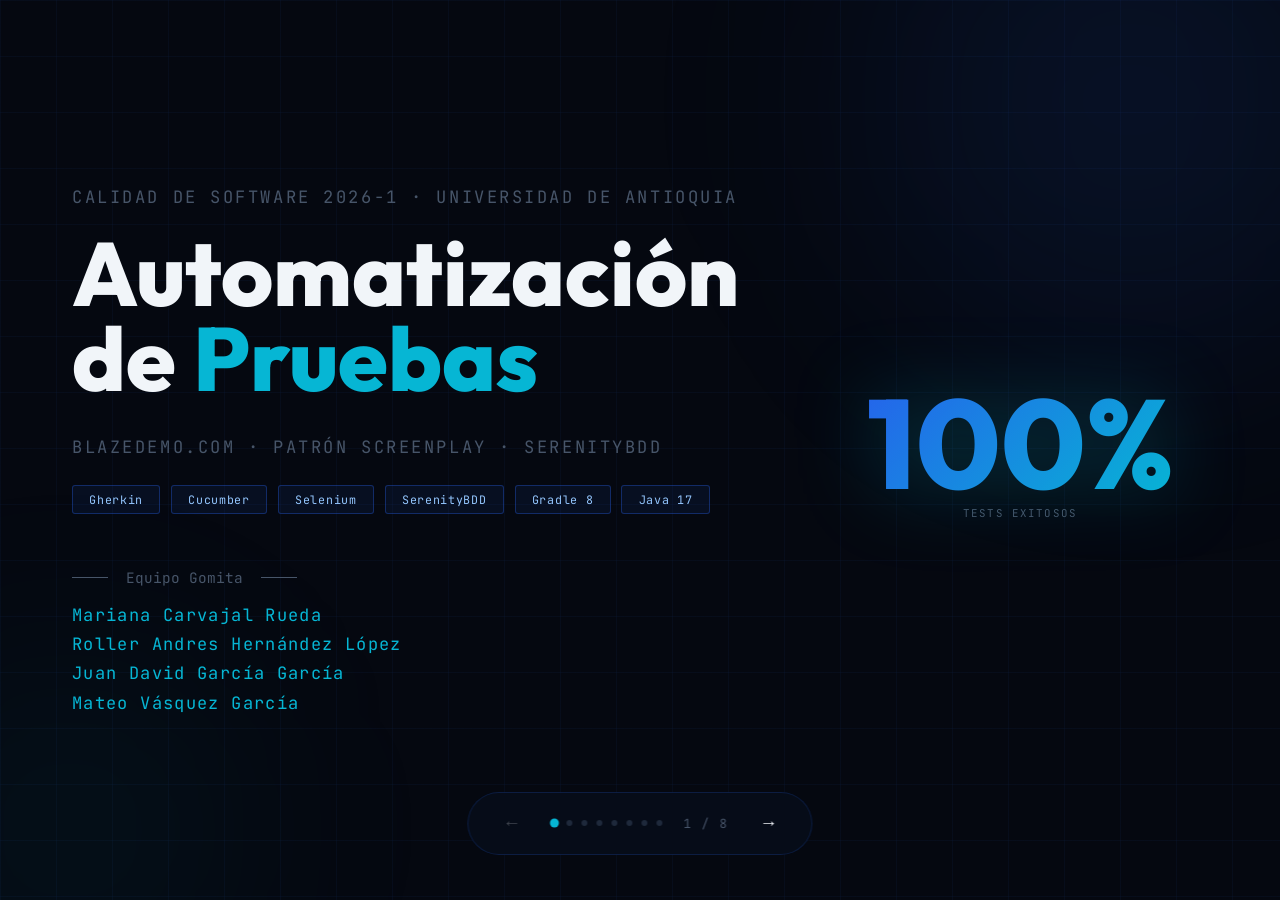
==== index.html @ 6ca1b80b "Presentación Automatización" ====
<!DOCTYPE html>
<html lang="es">
<head>
<meta charset="UTF-8">
<meta name="viewport" content="width=device-width, initial-scale=1.0">
<title>Automatización de Pruebas · Equipo Gomita</title>
<link href="https://fonts.googleapis.com/css2?family=JetBrains+Mono:wght@400;700&family=Outfit:wght@300;400;600;700;800&display=swap" rel="stylesheet">
<link rel="stylesheet" href="styles.css">
</head>
<body>

<div class="deck" id="deck">
  <!-- Los slides se cargan aquí dinámicamente -->
</div>

<!-- NAVIGATION -->
<nav class="nav">
  <button class="nav-btn" id="btnPrev" disabled title="Anterior (←)">&#8592;</button>
  <div class="nav-dots-row" id="navDots"></div>
  <span class="nav-counter" id="counter">1 / 8</span>
  <button class="nav-btn" id="btnNext" title="Siguiente (→)">&#8594;</button>
</nav>

<script>
  const SLIDES = [
    'slide1.html',
    'slide2.html',
    'slide3.html',
    'slide4.html',
    'slide5.html',
    'slide6.html',
    'slide7.html',
    'slide8.html',
  ];

  const deck     = document.getElementById('deck');
  const btnPrev  = document.getElementById('btnPrev');
  const btnNext  = document.getElementById('btnNext');
  const counter  = document.getElementById('counter');
  const dotsRow  = document.getElementById('navDots');
  const total    = SLIDES.length;
  let current    = 0;

  // Load all slides into the deck
  async function loadSlides() {
    for (const file of SLIDES) {
      const res  = await fetch(file);
      const html = await res.text();
      const tmp  = document.createElement('div');
      tmp.innerHTML = html.trim();
      deck.appendChild(tmp.firstElementChild);
    }
    init();
  }

  function init() {
    const slides = deck.querySelectorAll('.slide');

    // Build nav dots
    slides.forEach((_, i) => {
      const d = document.createElement('button');
      d.className = 'ndot' + (i === 0 ? ' active' : '');
      d.title = `Slide ${i + 1}`;
      d.addEventListener('click', () => goTo(i));
      dotsRow.appendChild(d);
    });

    function goTo(n) {
      if (n < 0 || n >= total) return;
      const all = deck.querySelectorAll('.slide');
      all[current].classList.remove('active');
      all[current].classList.add('out-left');
      setTimeout(() => all[current].classList.remove('out-left'), 500);

      current = n;
      all[current].classList.add('active');

      dotsRow.querySelectorAll('.ndot').forEach((d, i) => d.classList.toggle('active', i === current));
      counter.textContent = `${current + 1} / ${total}`;
      btnPrev.disabled = current === 0;
      btnNext.disabled = current === total - 1;
    }

    btnPrev.addEventListener('click', () => goTo(current - 1));
    btnNext.addEventListener('click', () => goTo(current + 1));

    document.addEventListener('keydown', e => {
      if (e.key === 'ArrowRight' || e.key === 'ArrowDown') goTo(current + 1);
      if (e.key === 'ArrowLeft'  || e.key === 'ArrowUp')   goTo(current - 1);
    });
  }

  loadSlides();
</script>

</body>
</html>
---- styles.css ----
:root {
  --bg:     #050810;
  --bg2:    #080d1a;
  --blue:   #2563eb;
  --cyan:   #06b6d4;
  --green:  #10b981;
  --amber:  #f59e0b;
  --purple: #8b5cf6;
  --white:  #f1f5f9;
  --muted:  #475569;
  --dim:    #1e293b;
  --mono:   'JetBrains Mono', monospace;
  --sans:   'Outfit', sans-serif;
}

*, *::before, *::after { box-sizing: border-box; margin: 0; padding: 0; }

html, body {
  width: 100%; height: 100%;
  background: var(--bg);
  font-family: var(--sans);
  color: var(--white);
  overflow: hidden;
}

html { font-size: 18px; }

/* ══ DECK ══ */
.deck { position: relative; width: 100vw; height: 100vh; }

/* ══ SLIDES ══ */
.slide {
  position: absolute; inset: 0;
  width: 100%; height: 100%;
  display: flex; flex-direction: column;
  padding: 2rem 4rem;
  opacity: 0; pointer-events: none;
  transition: opacity .5s ease, transform .5s ease;
  transform: translateX(60px);
  overflow: hidden;
}
.slide.active  { opacity: 1; pointer-events: all; transform: translateX(0); }
.slide.out-left { opacity: 0; transform: translateX(-60px); }

/* Grid bg */
.slide::before {
  content: ''; position: absolute; inset: 0; z-index: 0;
  background-image:
    linear-gradient(rgba(37,99,235,.05) 1px, transparent 1px),
    linear-gradient(90deg, rgba(37,99,235,.05) 1px, transparent 1px);
  background-size: 56px 56px;
  pointer-events: none;
}

/* Glow orbs */
.orb {
  position: absolute; border-radius: 50%;
  filter: blur(120px); pointer-events: none; z-index: 0;
  animation: drift 8s ease-in-out infinite alternate;
}
@keyframes drift {
  from { transform: translate(0,0); }
  to   { transform: translate(20px,-20px); }
}

/* Content wrapper */
.content { position: relative; z-index: 1; flex: 1; display: flex; flex-direction: column; }

/* Section label */
.label {
  font-family: var(--mono); font-size: .65rem; letter-spacing: .2em;
  text-transform: uppercase; color: var(--cyan);
  display: flex; align-items: center; gap: .6rem;
  margin-bottom: 1.2rem;
}
.label::before { content: ''; width: 28px; height: 1px; background: var(--cyan); }

/* Slide title */
.slide-title {
  font-size: clamp(2rem, 3.5vw, 3rem);
  font-weight: 700; line-height: 1.1; margin-bottom: 2rem;
}

/* Chips */
.chips { display: flex; flex-wrap: wrap; gap: .6rem; margin-bottom: 3rem; }
.chip {
  padding: .3rem .9rem;
  border: 1px solid rgba(37,99,235,.35); border-radius: 3px;
  font-family: var(--mono); font-size: .65rem;
  color: #93c5fd; letter-spacing: .06em;
  background: rgba(37,99,235,.08);
}

/* ══ NAVIGATION ══ */
.nav {
  position: fixed; bottom: 2.5rem; left: 50%; transform: translateX(-50%);
  display: flex; align-items: center; gap: 1.2rem; z-index: 1000;
  background: rgba(8,13,26,.85); backdrop-filter: blur(12px);
  border: 1px solid rgba(37,99,235,.2); padding: .7rem 1.4rem; border-radius: 100px;
}
.nav-btn {
  background: none; border: none; cursor: pointer;
  width: 36px; height: 36px; border-radius: 50%;
  display: flex; align-items: center; justify-content: center;
  color: var(--white); transition: background .2s, color .2s; font-size: 1rem;
}
.nav-btn:hover  { background: rgba(37,99,235,.3); color: var(--cyan); }
.nav-btn:disabled { opacity: .25; cursor: not-allowed; }
.nav-counter { font-family: var(--mono); font-size: .7rem; color: var(--muted); min-width: 40px; text-align: center; letter-spacing: .08em; }
.nav-dots-row { display: flex; gap: .5rem; align-items: center; }
.ndot { width: 6px; height: 6px; border-radius: 50%; background: var(--dim); border: none; cursor: pointer; transition: background .3s, transform .3s; }
.ndot.active { background: var(--cyan); transform: scale(1.5); }

/* ══ INFO CARDS (slide 2) ══ */
.two-col { display: grid; grid-template-columns: 1fr 1fr; gap: 1.5rem; flex: 1; }
.info-card {
  border: 1px solid rgba(37,99,235,.18); background: rgba(8,13,26,.9);
  padding: 1.8rem 2rem; position: relative; overflow: hidden;
}
.info-card::after {
  content: ''; position: absolute; top: 0; left: 0; right: 0; height: 2px;
  background: linear-gradient(90deg, var(--blue), var(--cyan));
}
.card-eyebrow { font-family: var(--mono); font-size: .6rem; color: var(--cyan); letter-spacing: .18em; text-transform: uppercase; margin-bottom: .8rem; }
.card-h { font-size: 1.6rem; font-weight: 700; margin-bottom: .3rem; }
.card-sub { font-size: .95rem; color: var(--muted); font-family: var(--mono); margin-bottom: 1.4rem; }
.item-list { list-style: none; display: flex; flex-direction: column; gap: .65rem; }
.item-list li { display: flex; gap: .7rem; align-items: flex-start; font-size: .88rem; color: rgba(241,245,249,.7); line-height: 1.4; }
.item-list li::before { content: '→'; color: var(--blue); font-family: var(--mono); font-size: .75rem; flex-shrink: 0; margin-top: .15rem; }

/* ══ LAYERS (slide 3) ══ */
.layers { display: grid; grid-template-columns: repeat(5,1fr); gap: 1rem; flex: 1; align-items: stretch; }
.layer {
  border: 1px solid rgba(255,255,255,.06); background: rgba(8,13,26,.9);
  padding: 1.5rem 1.2rem; display: flex; flex-direction: column;
  position: relative; overflow: hidden; transition: border-color .3s, transform .3s;
}
.layer:hover { transform: translateY(-4px); }
.layer-n { font-family: var(--mono); font-size: 2.8rem; font-weight: 700; opacity: .12; line-height: 1; margin-bottom: .8rem; }
.layer-name { font-size: .8rem; font-weight: 700; text-transform: uppercase; letter-spacing: .06em; margin-bottom: .6rem; }
.layer-desc { font-size: .75rem; color: var(--muted); line-height: 1.55; flex: 1; }
.layer-bar { position: absolute; bottom: 0; left: 0; right: 0; height: 3px; }
.lA .layer-n, .lA .layer-name { color: var(--purple); } .lA .layer-bar { background: var(--purple); }
.lB .layer-n, .lB .layer-name { color: #60a5fa; }      .lB .layer-bar { background: #60a5fa; }
.lC .layer-n, .lC .layer-name { color: var(--cyan); }  .lC .layer-bar { background: var(--cyan); }
.lD .layer-n, .lD .layer-name { color: var(--green); } .lD .layer-bar { background: var(--green); }
.lE .layer-n, .lE .layer-name { color: var(--amber); } .lE .layer-bar { background: var(--amber); }
.flow-note { font-family: var(--mono); font-size: .62rem; color: var(--muted); letter-spacing: .12em; margin-top: 1rem; text-align: center; }

/* ══ TABLE (slide 4) ══ */
.stable { width: 100%; border-collapse: collapse; margin-bottom: 1.5rem; }
.stable th { font-family: var(--mono); font-size: .6rem; letter-spacing: .15em; text-transform: uppercase; color: var(--muted); padding: .7rem 1rem; border-bottom: 1px solid rgba(37,99,235,.2); text-align: left; }
.stable td { padding: .95rem 1rem; border-bottom: 1px solid rgba(255,255,255,.04); font-size: .88rem; vertical-align: middle; }
.stable tbody tr:hover { background: rgba(37,99,235,.05); }
.td-num { font-family: var(--mono); color: var(--muted); width: 50px; }
.td-cases { font-family: var(--mono); font-size: 1.1rem; font-weight: 700; color: var(--cyan); text-align: right; }
.tag { display: inline-block; padding: .18rem .65rem; border-radius: 3px; font-family: var(--mono); font-size: .6rem; letter-spacing: .05em; font-weight: 700; }
.t-happy { background: rgba(37,99,235,.15);  color: #93c5fd; border: 1px solid rgba(37,99,235,.35); }
.t-data  { background: rgba(139,92,246,.15); color: #c4b5fd; border: 1px solid rgba(139,92,246,.35); }
.t-reuse { background: rgba(16,185,129,.15); color: #6ee7b7; border: 1px solid rgba(16,185,129,.35); }
.t-e2e   { background: rgba(245,158,11,.15); color: #fcd34d; border: 1px solid rgba(245,158,11,.35); }
.stats-row { display: flex; align-items: center; justify-content: flex-end; gap: 2rem; margin-top: auto; }
.stat-item { text-align: center; }
.stat-num { font-size: 2.8rem; font-weight: 800; line-height: 1; }
.stat-lbl { font-family: var(--mono); font-size: .55rem; color: var(--muted); letter-spacing: .15em; text-transform: uppercase; margin-top: .2rem; }
.sn-blue  { color: var(--cyan); }
.sn-green { color: var(--green); }
.stat-sep { width: 1px; height: 44px; background: rgba(255,255,255,.08); }

/* ══ CODE (slide 5) ══ */
.code-grid { display: grid; grid-template-columns: 1fr 1fr; gap: 1.5rem; flex: 1; }
.code-panel { display: flex; flex-direction: column; background: #060d1c; border: .5px solid rgba(37,99,235,.2); overflow: hidden; }
.code-top { background: rgba(37,99,235,.1); padding: .55rem 1rem; display: flex; align-items: center; gap: .5rem; border-bottom: 1px solid rgba(37,99,235,.15); flex-shrink: 0; }
.cdots { display: flex; gap: .3rem; }
.cdot { width: 9px; height: 9px; border-radius: 50%; }
.cd-r { background: #ff5f57; } .cd-y { background: #febc2e; } .cd-g { background: #28c840; }
.cfn { font-family: var(--mono); font-size: .6rem; color: var(--muted); margin-left: .3rem; }
.code-body { padding: 1rem 1.2rem; flex: 1; overflow: auto; }
.code-body pre { font-family: var(--mono); font-size: .62rem; line-height: 1.85; white-space: pre; }
.ln  { color: rgba(255,255,255,.1); user-select: none; margin-right: .7rem; display: inline-block; width: 1.4rem; text-align: right; }
.kw  { color: #c084fc; } .fn { color: #86efac; } .str { color: #fcd34d; }
.cm  { color: #334155; } .op { color: var(--cyan); } .ty { color: #93c5fd; }

/* ══ RESULTS (slide 6) ══ */
.results-grid { display: grid; grid-template-columns: repeat(3,1fr); gap: 1.5rem; margin-bottom: 2rem; }
.res-card { border: 1px solid rgba(255,255,255,.07); background: rgba(8,13,26,.9); padding: 2.5rem 1.5rem; text-align: center; position: relative; overflow: hidden; }
.res-card::after { content: ''; position: absolute; bottom: 0; left: 0; right: 0; height: 3px; }
.rc1::after { background: var(--cyan); } .rc2::after, .rc3::after { background: var(--green); }
.res-num { font-size: 5.5rem; font-weight: 800; line-height: 1; margin-bottom: .4rem; }
.rc1 .res-num { color: var(--cyan); } .rc2 .res-num, .rc3 .res-num { color: var(--green); }
.res-lbl { font-family: var(--mono); font-size: .6rem; color: var(--muted); letter-spacing: .18em; text-transform: uppercase; }
.tools-wrap { display: flex; flex-wrap: wrap; gap: .7rem; justify-content: center; margin-bottom: 1rem; }
.tool { padding: .4rem 1rem; border: 1px solid rgba(37,99,235,.25); font-family: var(--mono); font-size: .65rem; color: #93c5fd; background: rgba(37,99,235,.07); letter-spacing: .05em; }
.dur { font-family: var(--mono); font-size: .7rem; color: var(--muted); text-align: center; letter-spacing: .1em; }
.dur span { color: var(--white); }

/* ══ CONCLUSIONS (slide 7) ══ */
.concl-list { display: flex; flex-direction: column; gap: .9rem; flex: 1; }
.ci { display: grid; grid-template-columns: 56px 1fr; border: 1px solid rgba(255,255,255,.06); background: rgba(8,13,26,.8); overflow: hidden; }
.ci-n { display: flex; align-items: center; justify-content: center; font-family: var(--mono); font-size: 1rem; font-weight: 700; border-right: 1px solid rgba(255,255,255,.06); background: rgba(37,99,235,.07); }
.ci-body { padding: 1rem 1.4rem; }
.ci-title { font-size: .95rem; font-weight: 700; margin-bottom: .25rem; }
.ci-desc { font-size: .78rem; color: var(--muted); line-height: 1.5; }
.c1 .ci-n { color: #60a5fa; } .c2 .ci-n { color: var(--purple); } .c3 .ci-n { color: var(--green); }
.c4 { border-color: rgba(245,158,11,.25); } .c4 .ci-n { color: var(--amber); background: rgba(245,158,11,.07); } .c4 .ci-title { color: #fcd34d; }

/* ══ OUTRO (slide 8) ══ */
.outro-tag { font-family: var(--mono); font-size: .65rem; color: var(--muted); letter-spacing: .2em; text-transform: uppercase; margin-bottom: 1.5rem; position: relative; z-index: 1; }
.outro-h { font-size: clamp(5rem,11vw,9rem); font-weight: 800; line-height: 1; background: linear-gradient(135deg, var(--white) 20%, #60a5fa 60%, var(--cyan) 100%); -webkit-background-clip: text; background-clip: text; color: transparent; position: relative; z-index: 1; margin-bottom: 1.5rem; }
.outro-line { width: 80px; height: 1px; background: linear-gradient(90deg, transparent, var(--cyan), transparent); margin: 0 auto 1.5rem; position: relative; z-index: 1; }
.outro-sub { font-family: var(--mono); font-size: .8rem; color: var(--muted); line-height: 2; position: relative; z-index: 1; margin-bottom: 2rem; }
.outro-names { display: flex; gap: 1.5rem; justify-content: center; margin-bottom: 2rem; position: relative; z-index: 1; }
.outro-name { font-family: var(--mono); font-size: .75rem; color: var(--cyan); letter-spacing: .1em; }
.outro-name::before { content: '/ '; color: var(--muted); }
.outro-chips { display: flex; gap: .8rem; justify-content: center; flex-wrap: wrap; position: relative; z-index: 1; }

/* ══ SLIDE 1 specific ══ */
.s1-eyebrow { font-family: var(--mono); font-size: 1rem; color: var(--muted); letter-spacing: .15em; text-transform: uppercase; margin-bottom: 1.5rem; }
.s1-title { font-size: clamp(3.5rem,7vw,6.5rem); font-weight: 800; line-height: .95; margin-bottom: 2rem; }
.s1-title .c { color: var(--cyan); }
.s1-sub { font-family: var(--mono); font-size: 1rem; color: var(--muted); margin-bottom: 2.5rem; }
.s1-team { display: flex; align-items: center; gap: 1rem; font-family: var(--mono); font-size: .8rem; color: var(--muted); }
.s1-team-line { width: 36px; height: 1px; background: var(--muted); }
.s1-names { display: flex; gap: 1.5rem; margin-top: .8rem; flex-wrap: wrap; }
.s1-name { font-family: var(--mono); font-size: 1rem; color: var(--cyan); letter-spacing: .08em; }
.s1-name::before { content: ''; color: var(--muted); }
.s1-stat { position: absolute; right: 0; top: 50%; transform: translateY(-50%); text-align: center; }
.s1-stat-num { font-size: 10rem; font-weight: 800; line-height: 1; background: linear-gradient(135deg,#2563eb,#06b6d4); -webkit-background-clip: text; background-clip: text; color: transparent; filter: drop-shadow(0 0 40px rgba(6,182,212,.3)); }
.s1-stat-lbl { font-family: var(--mono); font-size: .6rem; color: var(--muted); letter-spacing: .2em; text-transform: uppercase; }
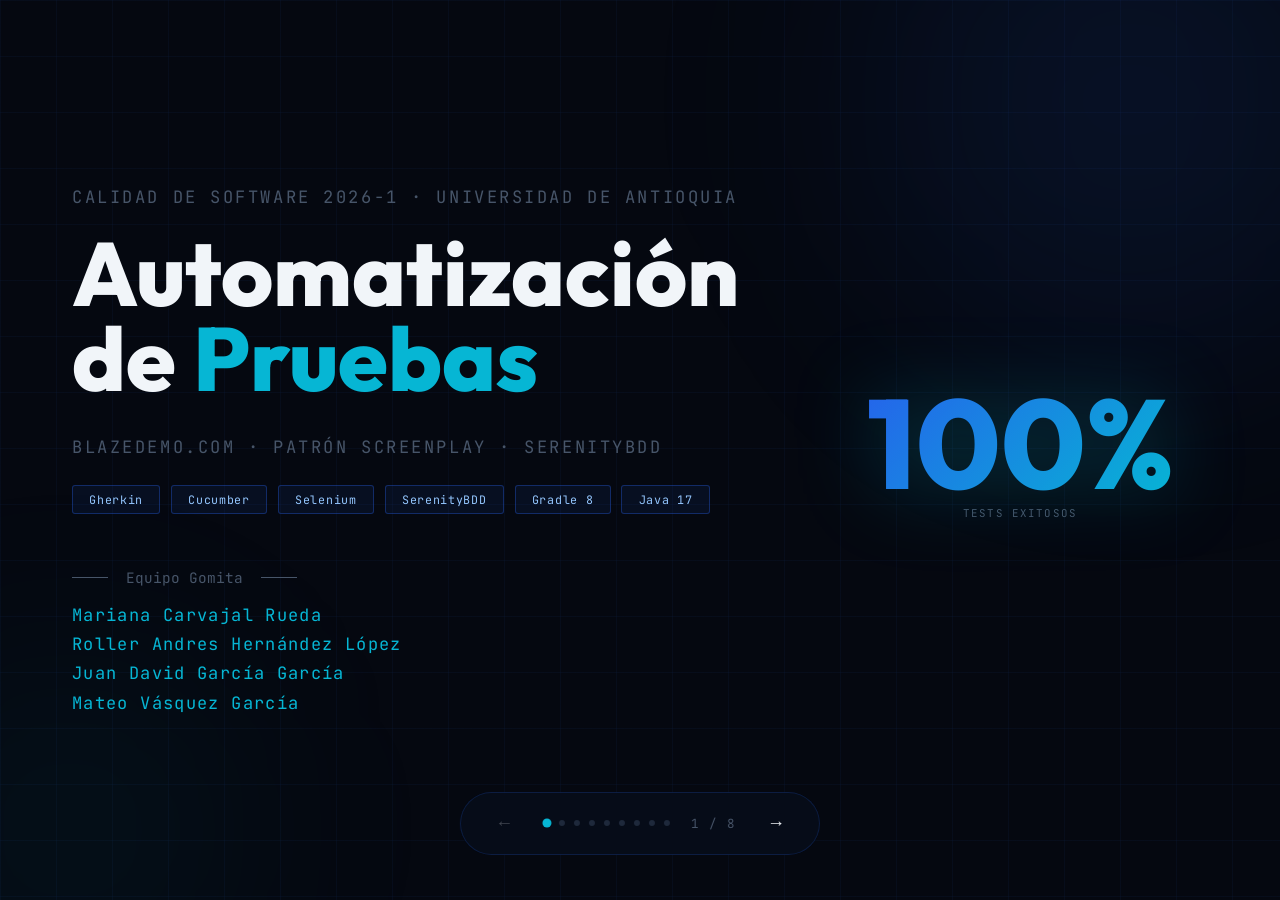
==== commit 77c708ef: "Flujo de ejecución" ====
--- a/index.html
+++ b/index.html
@@ -26,6 +26,7 @@
     'slide1.html',
     'slide2.html',
     'slide3.html',
+    'slide3a.html',
     'slide4.html',
     'slide5.html',
     'slide6.html',
